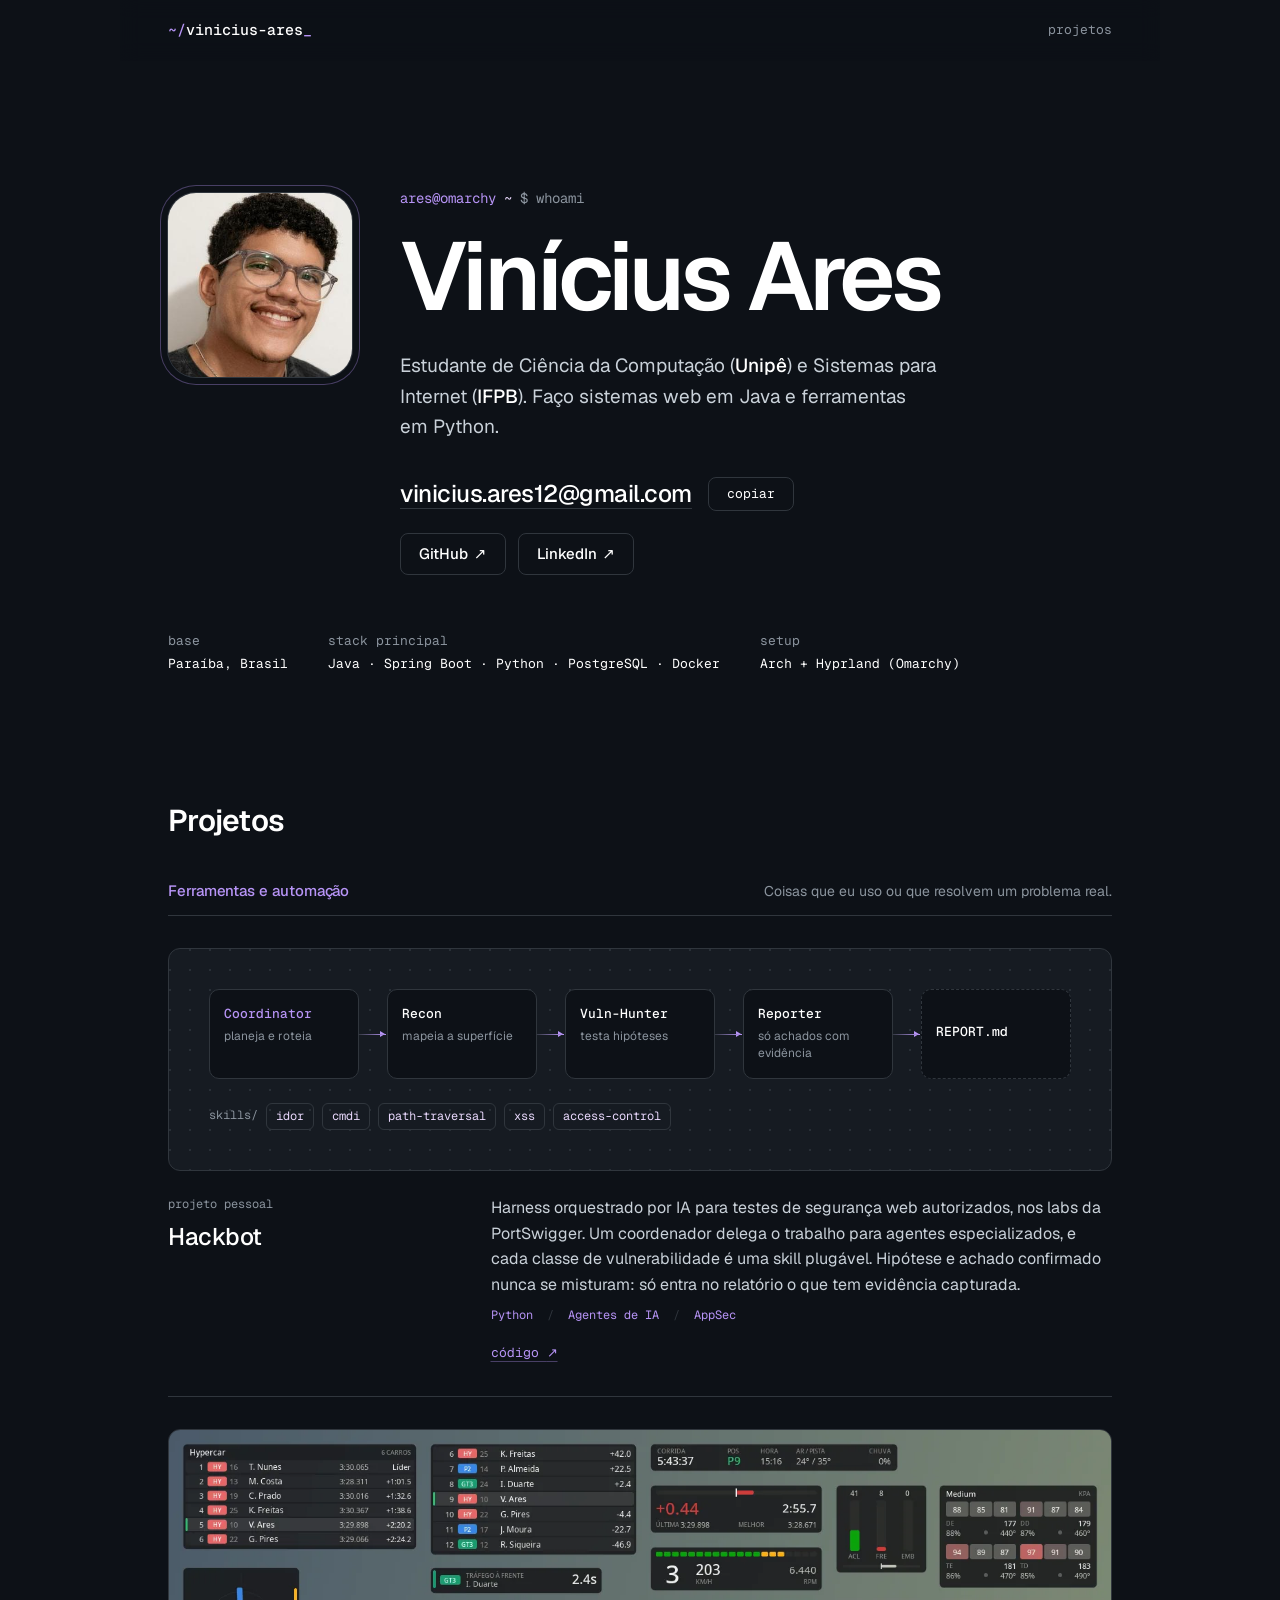
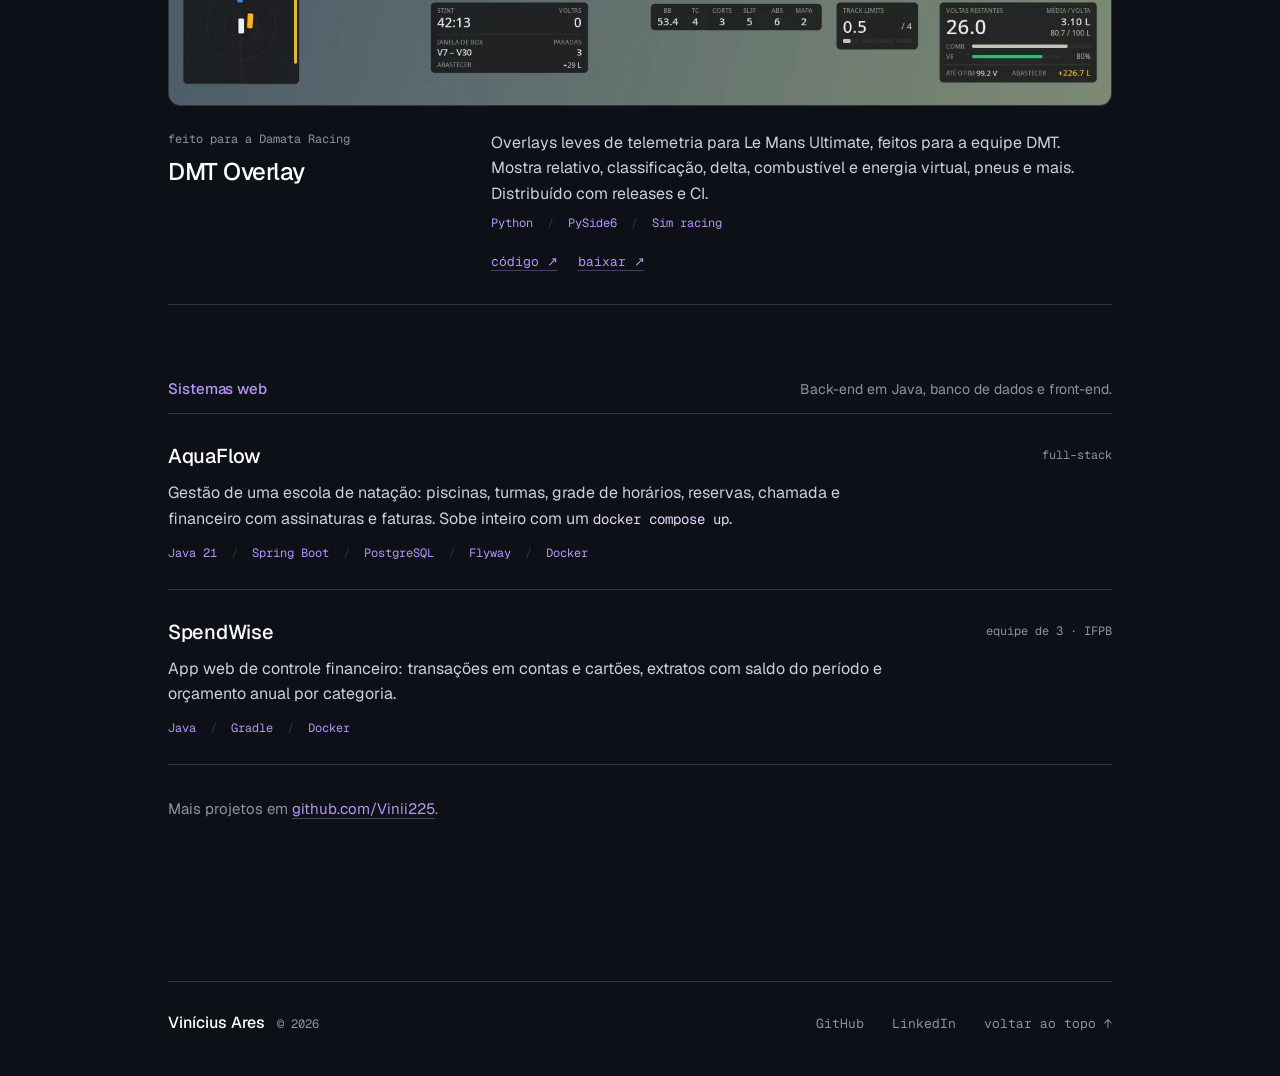
==== index.html @ b6e190b6 "removendo a seção de formação" ====
<!DOCTYPE html>
<html lang="pt-BR">
<head>
    <meta charset="UTF-8">
    <meta name="viewport" content="width=device-width, initial-scale=1.0">
    <title>Vinícius Ares · Portfólio</title>
    <meta name="description" content="Vinícius Ares, estudante de Ciência da Computação (Unipê) e Sistemas para Internet (IFPB). Sistemas web em Java e ferramentas em Python.">
    <meta name="theme-color" content="#0d1117">
    <link rel="canonical" href="https://vinii225.github.io/portfolio/">

    <meta property="og:type" content="website">
    <meta property="og:locale" content="pt_BR">
    <meta property="og:url" content="https://vinii225.github.io/portfolio/">
    <meta property="og:title" content="Vinícius Ares · Portfólio">
    <meta property="og:description" content="Sistemas web em Java e ferramentas em Python. Projetos, formação e contato.">
    <meta property="og:image" content="https://vinii225.github.io/portfolio/assets/og.png">
    <meta property="og:image:width" content="1200">
    <meta property="og:image:height" content="630">
    <meta property="og:image:alt" content="Vinícius Ares, portfólio">
    <meta name="twitter:card" content="summary_large_image">

    <link rel="icon" href="assets/favicon.svg" type="image/svg+xml">
    <link rel="preload" href="assets/fonts/geist-latin.woff2" as="font" type="font/woff2" crossorigin>
    <link rel="preload" href="assets/fonts/geist-mono-latin.woff2" as="font" type="font/woff2" crossorigin>
    <link rel="stylesheet" href="css/style.css">
</head>
<body>
    <a class="skip" href="#projetos">Pular para os projetos</a>

    <header class="topbar">
        <a class="mark" href="#topo" aria-label="Vinícius Ares, início"><span class="mark-prompt" aria-hidden="true">~/</span><span class="mark-text" aria-hidden="true">vinicius-ares</span><span class="caret" aria-hidden="true">_</span></a>
        <nav aria-label="Seções">
            <a href="#projetos">projetos</a>
        </nav>
    </header>

    <main id="topo">
        <section class="hero">
            <figure class="avatar" data-enter="0">
                <img src="assets/avatar.jpg" width="320" height="320" alt="Foto de Vinícius Ares">
            </figure>
            <div class="hero-text">
                <p class="prompt" data-enter="0"><span class="prompt-user">ares@omarchy</span> <span class="prompt-path">~</span> <span class="prompt-sign">$</span> whoami</p>
                <h1 data-enter="1">Vinícius Ares</h1>
                <p class="lede" data-enter="2">Estudante de Ciência da Computação (<strong>Unipê</strong>) e Sistemas para Internet (<strong>IFPB</strong>). Faço sistemas web em Java e ferramentas em Python.</p>
                <div class="contact-block" data-enter="3">
                    <div class="email">
                        <a class="email-address" href="mailto:vinicius.ares12@gmail.com">vinicius.ares12@gmail.com</a>
                        <button class="copy" type="button" data-copy="vinicius.ares12@gmail.com">
                            <span class="copy-label copy-idle">copiar</span>
                            <span class="copy-label copy-done" aria-hidden="true">copiado</span>
                        </button>
                        <span class="sr-only" role="status" id="copy-status"></span>
                    </div>
                    <div class="hero-actions">
                        <a class="btn btn-ghost" href="https://github.com/Vinii225" target="_blank" rel="noopener">GitHub <span aria-hidden="true">↗</span><span class="sr-only"> (abre em nova aba)</span></a>
                        <a class="btn btn-ghost" href="https://www.linkedin.com/in/vinicius-ares" target="_blank" rel="noopener">LinkedIn <span aria-hidden="true">↗</span><span class="sr-only"> (abre em nova aba)</span></a>
                    </div>
                </div>
            </div>
            <dl class="facts" data-enter="4">
                <div><dt>base</dt><dd>Paraíba, Brasil</dd></div>
                <div><dt>stack principal</dt><dd>Java · Spring Boot · Python · PostgreSQL · Docker</dd></div>
                <div><dt>setup</dt><dd>Arch + Hyprland (Omarchy)</dd></div>
            </dl>
        </section>

        <section id="projetos" class="section" aria-labelledby="projetos-titulo">
            <div class="section-head reveal">
                <h2 id="projetos-titulo">Projetos</h2>
            </div>

            <div class="group" aria-labelledby="g-ferramentas">
                <div class="group-head reveal">
                    <h3 id="g-ferramentas">Ferramentas e automação</h3>
                    <p>Coisas que eu uso ou que resolvem um problema real.</p>
                </div>

                <article class="feature reveal" aria-labelledby="f-hackbot">
                    <div class="feature-visual feature-visual--diagram">
                        <ol class="flow" aria-label="Fluxo dos agentes do Hackbot">
                            <li class="flow-node flow-node--coord"><span class="flow-name">Coordinator</span><span class="flow-role">planeja e roteia</span></li>
                            <li class="flow-node"><span class="flow-name">Recon</span><span class="flow-role">mapeia a superfície</span></li>
                            <li class="flow-node"><span class="flow-name">Vuln-Hunter</span><span class="flow-role">testa hipóteses</span></li>
                            <li class="flow-node"><span class="flow-name">Reporter</span><span class="flow-role">só achados com evidência</span></li>
                            <li class="flow-node flow-node--out"><span class="flow-name">REPORT.md</span></li>
                        </ol>
                        <ul class="skills" aria-label="Skills de vulnerabilidade">
                            <li>idor</li><li>cmdi</li><li>path-traversal</li><li>xss</li><li>access-control</li>
                        </ul>
                    </div>
                    <div class="feature-body">
                        <p class="feature-context">projeto pessoal</p>
                        <h4 id="f-hackbot">Hackbot</h4>
                        <p>Harness orquestrado por IA para testes de segurança web autorizados, nos labs da PortSwigger. Um coordenador delega o trabalho para agentes especializados, e cada classe de vulnerabilidade é uma skill plugável. Hipótese e achado confirmado nunca se misturam: só entra no relatório o que tem evidência capturada.</p>
                        <p class="p-tags"><span>Python</span><span>Agentes de IA</span><span>AppSec</span></p>
                        <p class="feature-links">
                            <a href="https://github.com/Vinii225/hackbot" target="_blank" rel="noopener">código <span aria-hidden="true">↗</span><span class="sr-only"> (abre em nova aba)</span></a>
                        </p>
                    </div>
                </article>

                <article class="feature reveal" aria-labelledby="f-dmt">
                    <div class="feature-visual">
                        <img src="assets/projetos/dmt-previa.webp" width="1370" height="400" loading="lazy" alt="Widgets do DMT Overlay: tabela de relativo, classificação, delta de volta, marcha e RPM, pedais, temperatura dos pneus e combustível.">
                    </div>
                    <div class="feature-body">
                        <p class="feature-context">feito para a Damata Racing</p>
                        <h4 id="f-dmt">DMT Overlay</h4>
                        <p>Overlays leves de telemetria para Le Mans Ultimate, feitos para a equipe DMT. Mostra relativo, classificação, delta, combustível e energia virtual, pneus e mais. Distribuído com releases e CI.</p>
                        <p class="p-tags"><span>Python</span><span>PySide6</span><span>Sim racing</span></p>
                        <p class="feature-links">
                            <a href="https://github.com/Vinii225/dmt-overlay" target="_blank" rel="noopener">código <span aria-hidden="true">↗</span><span class="sr-only"> (abre em nova aba)</span></a>
                            <a href="https://github.com/Vinii225/dmt-overlay/releases/latest" target="_blank" rel="noopener">baixar <span aria-hidden="true">↗</span><span class="sr-only"> (abre em nova aba)</span></a>
                        </p>
                    </div>
                </article>

            </div>

            <div class="group" aria-labelledby="g-web">
                <div class="group-head reveal">
                    <h3 id="g-web">Sistemas web</h3>
                    <p>Back-end em Java, banco de dados e front-end.</p>
                </div>
                <ul class="projects">
                    <li class="project reveal">
                        <div class="p-body">
                            <h4 class="p-title"><a class="p-link" href="https://github.com/Vinii225/aquaflow" target="_blank" rel="noopener">AquaFlow <span class="p-arrow" aria-hidden="true">↗</span><span class="sr-only"> (abre em nova aba)</span></a></h4>
                            <p class="p-desc">Gestão de uma escola de natação: piscinas, turmas, grade de horários, reservas, chamada e financeiro com assinaturas e faturas. Sobe inteiro com um <code>docker compose up</code>.</p>
                            <p class="p-tags"><span>Java 21</span><span>Spring Boot</span><span>PostgreSQL</span><span>Flyway</span><span>Docker</span></p>
                        </div>
                        <p class="p-meta">full-stack</p>
                    </li>
                    <li class="project reveal">
                        <div class="p-body">
                            <h4 class="p-title"><a class="p-link" href="https://github.com/Vinii225/spendwise" target="_blank" rel="noopener">SpendWise <span class="p-arrow" aria-hidden="true">↗</span><span class="sr-only"> (abre em nova aba)</span></a></h4>
                            <p class="p-desc">App web de controle financeiro: transações em contas e cartões, extratos com saldo do período e orçamento anual por categoria.</p>
                            <p class="p-tags"><span>Java</span><span>Gradle</span><span>Docker</span></p>
                        </div>
                        <p class="p-meta">equipe de 3 · IFPB</p>
                    </li>
                </ul>
            </div>


            <p class="more reveal">Mais projetos em <a href="https://github.com/Vinii225?tab=repositories" target="_blank" rel="noopener">github.com/Vinii225<span class="sr-only"> (abre em nova aba)</span></a>.</p>
        </section>


    </main>

    <footer class="footer">
        <div class="footer-inner">
            <p class="footer-name">Vinícius Ares <span class="footer-year">© <span id="ano">2026</span></span></p>
            <ul class="footer-links">
                <li><a href="https://github.com/Vinii225" target="_blank" rel="noopener">GitHub<span class="sr-only"> (abre em nova aba)</span></a></li>
                <li><a href="https://www.linkedin.com/in/vinicius-ares" target="_blank" rel="noopener">LinkedIn<span class="sr-only"> (abre em nova aba)</span></a></li>
                <li><a class="to-top" href="#topo">voltar ao topo <span aria-hidden="true">↑</span></a></li>
            </ul>
        </div>
    </footer>

    <script src="js/main.js"></script>
</body>
</html>
---- css/style.css ----
/* Paleta herdada do README do perfil (github.com/Vinii225) */

@font-face {
    font-family: "Geist";
    src: url("../assets/fonts/geist-latin.woff2") format("woff2");
    font-weight: 400 600;
    font-style: normal;
    font-display: swap;
}

@font-face {
    font-family: "Geist Mono";
    src: url("../assets/fonts/geist-mono-latin.woff2") format("woff2");
    font-weight: 400 500;
    font-style: normal;
    font-display: swap;
}

:root {
    --bg: #0d1117;
    --bg-raised: #161b22;
    --line: #30363d;
    --text: #c9d1d9;
    --text-strong: #ffffff;
    --muted: #8b949e;
    --accent: #b794f6;
    --accent-soft: #e9d8fd;
    --accent-wash: rgba(183, 148, 246, 0.08);

    --font-sans: "Geist", ui-sans-serif, system-ui, -apple-system, "Segoe UI", sans-serif;
    --font-mono: "Geist Mono", ui-monospace, "SFMono-Regular", Menlo, monospace;

    --ease-out: cubic-bezier(0.23, 1, 0.32, 1);

    --measure: 68ch;
    --gutter: clamp(20px, 5vw, 48px);
}

*,
*::before,
*::after {
    box-sizing: border-box;
}

html {
    scroll-behavior: smooth;
    scroll-padding-top: 80px;
    -webkit-text-size-adjust: 100%;
}

body {
    margin: 0;
    background: var(--bg);
    color: var(--text);
    font-family: var(--font-sans);
    font-size: 16px;
    line-height: 1.6;
    -webkit-font-smoothing: antialiased;
    text-rendering: optimizeLegibility;
}

::selection {
    background: var(--accent);
    color: var(--bg);
}

a {
    color: inherit;
}

:focus-visible {
    outline: 2px solid var(--accent);
    outline-offset: 3px;
    border-radius: 4px;
}

code {
    font-family: var(--font-mono);
    font-size: 0.875em;
    color: var(--accent-soft);
}

.sr-only {
    position: absolute;
    width: 1px;
    height: 1px;
    padding: 0;
    margin: -1px;
    overflow: hidden;
    clip: rect(0, 0, 0, 0);
    white-space: nowrap;
    border: 0;
}

.skip {
    position: absolute;
    left: 16px;
    top: -48px;
    padding: 8px 12px;
    background: var(--accent);
    color: var(--bg);
    border-radius: 6px;
    font-weight: 500;
    text-decoration: none;
    z-index: 20;
}

.skip:focus {
    top: 16px;
}

/* ---------- Topbar ---------- */

.topbar {
    position: sticky;
    top: 0;
    z-index: 10;
    display: flex;
    align-items: center;
    justify-content: space-between;
    gap: 24px;
    max-width: 1040px;
    margin: 0 auto;
    padding: 18px var(--gutter);
    background: rgba(13, 17, 23, 0.82);
    backdrop-filter: blur(10px);
    -webkit-backdrop-filter: blur(10px);
    border-bottom: 1px solid transparent;
    transition: border-color 200ms ease;
}

.topbar.is-scrolled {
    border-bottom-color: var(--line);
}

.mark {
    display: inline-flex;
    align-items: baseline;
    font-family: var(--font-mono);
    font-size: 15px;
    font-weight: 500;
    color: var(--text-strong);
    text-decoration: none;
}

.mark-prompt {
    color: var(--accent);
}

/* Digita o nome uma vez ao carregar (13 caracteres, um passo por letra) */
.mark-text {
    display: inline-block;
    overflow: hidden;
    white-space: nowrap;
    width: 13ch;
    animation: type 780ms steps(13, end) 250ms both;
}

@keyframes type {
    from { width: 0; }
}

.caret {
    color: var(--accent);
    animation: blink 1.1s steps(1) infinite;
}

@keyframes blink {
    50% { opacity: 0; }
}

.topbar nav {
    display: flex;
    gap: clamp(16px, 3vw, 28px);
    font-family: var(--font-mono);
    font-size: 13px;
}

.topbar nav a {
    color: var(--muted);
    text-decoration: none;
    transition: color 150ms ease;
}

.topbar nav a.is-active {
    color: var(--accent);
}

@media (hover: hover) and (pointer: fine) {
    .topbar nav a:hover {
        color: var(--text-strong);
    }
}

/* ---------- Layout ---------- */

main,
.footer {
    max-width: 1040px;
    margin: 0 auto;
    padding: 0 var(--gutter);
}

.section {
    padding: clamp(72px, 12vw, 128px) 0 0;
}

.section-head {
    display: flex;
    align-items: baseline;
    justify-content: space-between;
    gap: 8px 24px;
    flex-wrap: wrap;
    margin-bottom: 40px;
}

h1,
h2,
h3,
h4 {
    color: var(--text-strong);
    font-weight: 600;
    margin: 0;
}

h2 {
    font-size: clamp(24px, 3vw, 30px);
    letter-spacing: -0.025em;
    line-height: 1.2;
}

.section-note {
    margin: 0;
    color: var(--muted);
    font-size: 14px;
}

/* ---------- Hero ---------- */

.hero {
    display: grid;
    grid-template-columns: auto 1fr;
    gap: 0 48px;
    align-items: start;
    padding-top: clamp(64px, 14vh, 140px);
}

.prompt {
    margin: 0 0 20px;
    font-family: var(--font-mono);
    font-size: 14px;
    color: var(--muted);
}

.prompt-user {
    color: var(--accent);
}

.prompt-path {
    color: var(--accent-soft);
}

.hero h1 {
    font-size: clamp(44px, 9vw, 96px);
    line-height: 0.98;
    letter-spacing: -0.045em;
    text-wrap: balance;
}

.lede {
    max-width: 46ch;
    margin: 28px 0 0;
    font-size: clamp(17px, 1.6vw, 19px);
    text-wrap: pretty;
}

.lede strong {
    color: var(--text-strong);
    font-weight: 500;
}

.avatar {
    margin: 0;
    width: clamp(140px, 16vw, 184px);
    margin-top: 6px;
    aspect-ratio: 1;
    border-radius: 28px;
    overflow: hidden;
    box-shadow: 0 0 0 1px var(--line), 0 0 0 7px var(--bg), 0 0 0 8px rgba(183, 148, 246, 0.35);
}

.avatar img {
    display: block;
    width: 100%;
    height: 100%;
    object-fit: cover;
}

.contact-block {
    margin-top: 32px;
}

.hero-actions {
    display: flex;
    flex-wrap: wrap;
    gap: 12px;
    margin-top: 20px;
}

.btn {
    display: inline-flex;
    align-items: center;
    gap: 6px;
    height: 42px;
    padding: 0 18px;
    border-radius: 8px;
    font-size: 15px;
    font-weight: 500;
    text-decoration: none;
    transition: transform 160ms var(--ease-out), background-color 150ms ease, border-color 150ms ease;
}

.btn:active {
    transform: scale(0.97);
}

.btn-primary {
    background: var(--accent);
    color: var(--bg);
}

.btn-ghost {
    border: 1px solid var(--line);
    color: var(--text-strong);
}

@media (hover: hover) and (pointer: fine) {
    .btn-primary:hover {
        background: var(--accent-soft);
    }

    .btn-ghost:hover {
        border-color: var(--muted);
    }
}

.facts {
    grid-column: 1 / -1;
    display: flex;
    flex-wrap: wrap;
    gap: 16px 40px;
    margin: 56px 0 0;
    font-family: var(--font-mono);
    font-size: 13px;
}

.facts div {
    display: flex;
    flex-direction: column;
    gap: 2px;
}

.facts dt {
    color: var(--muted);
}

.facts dd {
    margin: 0;
    color: var(--text-strong);
}

/* ---------- Grupos de projetos ---------- */

.group + .group {
    margin-top: 72px;
}

.group-head {
    display: flex;
    align-items: baseline;
    justify-content: space-between;
    gap: 4px 24px;
    flex-wrap: wrap;
    padding-bottom: 12px;
    border-bottom: 1px solid var(--line);
}

.group-head h3 {
    font-size: 15px;
    font-weight: 500;
    color: var(--accent);
    letter-spacing: -0.005em;
}

.group-head p {
    margin: 0;
    font-size: 14px;
    color: var(--muted);
}

/* ---------- Destaques ---------- */

.feature {
    padding: 32px 0;
    border-bottom: 1px solid var(--line);
}

.feature-visual {
    overflow: hidden;
    border: 1px solid var(--line);
    border-radius: 12px;
    background: var(--bg-raised);
}

.feature-visual img {
    display: block;
    width: 100%;
    height: auto;
}

.feature-body {
    display: grid;
    grid-template-columns: minmax(180px, 1fr) minmax(0, 2.2fr);
    grid-template-rows: auto 1fr;
    gap: 4px 40px;
    margin-top: 24px;
}

.feature-context,
.feature-body h4 {
    grid-column: 1;
}

.feature-body > :not(.feature-context):not(h4) {
    grid-column: 2;
}

.feature-body h4 {
    grid-row: 2;
    align-self: start;
    font-size: 24px;
    font-weight: 500;
    letter-spacing: -0.02em;
}

.feature-body > p:nth-of-type(2) {
    grid-row: 1 / span 2;
    margin: 0;
    max-width: var(--measure);
    text-wrap: pretty;
}

.feature-context {
    margin: 0;
    font-family: var(--font-mono);
    font-size: 12px;
    color: var(--muted);
}

.feature-links {
    display: flex;
    gap: 20px;
    margin: 14px 0 0;
    font-family: var(--font-mono);
    font-size: 13px;
}

.feature-links a,
.p-extra a,
.more a {
    color: var(--accent);
    text-decoration: underline;
    text-decoration-color: rgba(183, 148, 246, 0.35);
    text-underline-offset: 4px;
    transition: text-decoration-color 150ms ease, color 150ms ease;
}

@media (hover: hover) and (pointer: fine) {
    .feature-links a:hover,
    .p-extra a:hover,
    .more a:hover {
        color: var(--accent-soft);
        text-decoration-color: currentColor;
    }
}

/* Diagrama do Hackbot: o destaque percorre os agentes na ordem do fluxo */

.feature-visual--diagram {
    padding: clamp(24px, 4vw, 40px);
    background:
        radial-gradient(circle at 1px 1px, rgba(139, 148, 158, 0.16) 1px, transparent 0) 0 0 / 20px 20px,
        var(--bg-raised);
}

.flow {
    display: grid;
    grid-template-columns: repeat(5, minmax(0, 1fr));
    gap: 28px;
    margin: 0;
    padding: 0;
    list-style: none;
}

.flow-node {
    position: relative;
    display: flex;
    flex-direction: column;
    gap: 4px;
    padding: 14px 14px 16px;
    border: 1px solid var(--line);
    border-radius: 10px;
    background: var(--bg);
    animation: step 6s var(--ease-out) infinite;
}

.flow-node:nth-child(2) { animation-delay: 1.2s; }
.flow-node:nth-child(3) { animation-delay: 2.4s; }
.flow-node:nth-child(4) { animation-delay: 3.6s; }
.flow-node:nth-child(5) { animation-delay: 4.8s; }

@keyframes step {
    0%, 22%, 100% { border-color: var(--line); }
    4%, 16% { border-color: var(--accent); }
}

/* Conector com seta entre um agente e o próximo */
.flow-node:not(:last-child)::after {
    content: "";
    position: absolute;
    top: 50%;
    left: 100%;
    width: 28px;
    height: 1px;
    background: linear-gradient(90deg, var(--line), var(--accent));
}

.flow-node:not(:last-child)::before {
    content: "";
    position: absolute;
    top: calc(50% - 3px);
    left: calc(100% + 22px);
    border: 3px solid transparent;
    border-left: 5px solid var(--accent);
}

.flow-name {
    font-family: var(--font-mono);
    font-size: 13px;
    font-weight: 500;
    color: var(--text-strong);
}

.flow-role {
    font-size: 12px;
    line-height: 1.4;
    color: var(--muted);
}

.flow-node--coord .flow-name {
    color: var(--accent);
}

.flow-node--out {
    justify-content: center;
    border-style: dashed;
}

.skills {
    display: flex;
    flex-wrap: wrap;
    gap: 8px;
    margin: 24px 0 0;
    padding: 0;
    list-style: none;
    font-family: var(--font-mono);
    font-size: 12px;
}

.skills::before {
    content: "skills/";
    color: var(--muted);
    padding: 3px 0;
}

.skills li {
    padding: 3px 9px;
    border: 1px solid var(--line);
    border-radius: 6px;
    color: var(--accent-soft);
}

/* ---------- Lista de projetos ---------- */

.projects {
    list-style: none;
    margin: 0;
    padding: 0;
}

.project {
    position: relative;
    display: grid;
    grid-template-columns: 1fr auto;
    gap: 8px 32px;
    padding: 26px 0;
    border-bottom: 1px solid var(--line);
    isolation: isolate;
}

/* Faixa de destaque que entra pela esquerda no hover */
.project::before {
    content: "";
    position: absolute;
    inset: 0 -16px;
    z-index: -1;
    border-radius: 10px;
    background: var(--accent-wash);
    clip-path: inset(0 100% 0 0 round 10px);
    transition: clip-path 260ms var(--ease-out);
}

.p-body {
    display: flex;
    flex-direction: column;
    gap: 8px;
    min-width: 0;
}

.p-title {
    font-size: 20px;
    font-weight: 500;
    letter-spacing: -0.015em;
}

.p-link {
    text-decoration: none;
}

/* A linha inteira é clicável; links secundários ficam por cima */
.p-link::after {
    content: "";
    position: absolute;
    inset: 0;
}

.p-link:focus-visible {
    outline: none;
}

.p-arrow {
    display: inline-block;
    color: var(--accent);
    opacity: 0;
    transform: translate(-4px, 4px);
    transition: opacity 180ms ease, transform 220ms var(--ease-out);
}

.p-desc {
    margin: 0;
    max-width: var(--measure);
    text-wrap: pretty;
}

.p-tags {
    display: flex;
    flex-wrap: wrap;
    gap: 6px 14px;
    margin: 4px 0 0;
    font-family: var(--font-mono);
    font-size: 12px;
    color: var(--accent);
}

.p-tags span:not(:last-child)::after {
    content: "/";
    margin-left: 14px;
    color: var(--line);
}

.p-extra {
    position: relative;
    z-index: 1;
    margin: 2px 0 0;
    font-family: var(--font-mono);
    font-size: 13px;
}

.p-meta {
    margin: 0;
    padding-top: 6px;
    font-family: var(--font-mono);
    font-size: 12px;
    color: var(--muted);
    text-align: right;
}

.project:focus-within::before {
    clip-path: inset(0 0 0 0 round 10px);
}

.project:has(.p-link:focus-visible) {
    outline: 2px solid var(--accent);
    outline-offset: 4px;
    border-radius: 8px;
}

.project:focus-within .p-arrow {
    opacity: 1;
    transform: translate(0, 0);
}

@media (hover: hover) and (pointer: fine) {
    .project:hover::before {
        clip-path: inset(0 0 0 0 round 10px);
    }

    .project:hover .p-arrow {
        opacity: 1;
        transform: translate(0, 0);
    }
}

.more {
    margin: 32px 0 0;
    color: var(--muted);
    font-size: 15px;
}

/* ---------- Contato ---------- */

.email {
    display: flex;
    flex-wrap: wrap;
    align-items: center;
    gap: 12px 16px;
}

.email-address {
    font-size: clamp(19px, 2.2vw, 24px);
    font-weight: 500;
    letter-spacing: -0.02em;
    color: var(--text-strong);
    text-decoration: underline;
    text-decoration-color: var(--line);
    text-decoration-thickness: 1px;
    text-underline-offset: 6px;
    transition: text-decoration-color 150ms ease;
    overflow-wrap: anywhere;
}

@media (hover: hover) and (pointer: fine) {
    .email-address:hover {
        text-decoration-color: var(--accent);
    }
}

/* Os dois rótulos ocupam a mesma célula: o botão não muda de largura */
.copy {
    display: inline-grid;
    height: 34px;
    padding: 0 14px;
    border: 1px solid var(--line);
    border-radius: 8px;
    background: transparent;
    color: var(--text-strong);
    font-family: var(--font-mono);
    font-size: 13px;
    cursor: pointer;
    transition: transform 160ms var(--ease-out), border-color 150ms ease;
}

.copy:active {
    transform: scale(0.97);
}

.copy-label {
    grid-area: 1 / 1;
    align-self: center;
    transition: opacity 200ms ease, filter 200ms ease, transform 200ms var(--ease-out);
}

.copy-done {
    color: var(--accent);
    opacity: 0;
    filter: blur(2px);
    transform: translateY(4px);
}

.copy.is-copied {
    border-color: var(--accent);
}

.copy.is-copied .copy-idle {
    opacity: 0;
    filter: blur(2px);
    transform: translateY(-4px);
}

.copy.is-copied .copy-done {
    opacity: 1;
    filter: blur(0);
    transform: translateY(0);
}

@media (hover: hover) and (pointer: fine) {
    .copy:hover {
        border-color: var(--muted);
    }
}

/* ---------- Footer ---------- */

.footer {
    margin-top: clamp(96px, 14vw, 160px);
    padding-bottom: 40px;
}

.footer-inner {
    display: flex;
    flex-wrap: wrap;
    align-items: baseline;
    justify-content: space-between;
    gap: 16px 32px;
    padding-top: 28px;
    border-top: 1px solid var(--line);
}

.footer-name {
    margin: 0;
    color: var(--text-strong);
    font-weight: 500;
}

.footer-year {
    margin-left: 8px;
    font-family: var(--font-mono);
    font-size: 12px;
    font-weight: 400;
    color: var(--muted);
}

.footer-links {
    display: flex;
    flex-wrap: wrap;
    gap: 8px 28px;
    margin: 0;
    padding: 0;
    list-style: none;
    font-family: var(--font-mono);
    font-size: 13px;
}

.footer-links a {
    color: var(--muted);
    text-decoration: none;
    transition: color 150ms ease;
}

.to-top span {
    display: inline-block;
    transition: transform 200ms var(--ease-out);
}

@media (hover: hover) and (pointer: fine) {
    .footer-links a:hover {
        color: var(--accent);
    }

    .to-top:hover span {
        transform: translateY(-2px);
    }
}

/* ---------- Motion: entrada e reveal ----------
   Só são escondidos quando o JS confirmou que vai animar (.js-motion),
   então sem JS a página aparece completa. */

.js-motion [data-enter] {
    opacity: 0;
    transform: translateY(12px);
    filter: blur(4px);
    animation: enter 700ms var(--ease-out) forwards;
}

.js-motion [data-enter="1"] { animation-delay: 60ms; }
.js-motion [data-enter="2"] { animation-delay: 140ms; }
.js-motion [data-enter="3"] { animation-delay: 210ms; }
.js-motion [data-enter="4"] { animation-delay: 280ms; }

@keyframes enter {
    to {
        opacity: 1;
        transform: translateY(0);
        filter: blur(0);
    }
}

.js-motion .reveal {
    opacity: 0;
    transform: translateY(16px);
    transition: opacity 600ms var(--ease-out), transform 600ms var(--ease-out);
    transition-delay: var(--stagger, 0ms);
}

.js-motion .reveal.is-visible {
    opacity: 1;
    transform: translateY(0);
}

/* ---------- Responsivo ---------- */

@media (max-width: 860px) {
    .flow {
        grid-template-columns: 1fr;
        gap: 20px;
    }

    .flow-node {
        flex-direction: row;
        align-items: baseline;
        justify-content: space-between;
        gap: 12px;
    }

    .flow-node--out {
        justify-content: flex-start;
    }

    .flow-node:not(:last-child)::after {
        top: 100%;
        left: 24px;
        width: 1px;
        height: 20px;
        background: linear-gradient(180deg, var(--line), var(--accent));
    }

    .flow-node:not(:last-child)::before {
        top: calc(100% + 14px);
        left: 21px;
        border: 3px solid transparent;
        border-top: 5px solid var(--accent);
    }

    .flow-role {
        text-align: right;
    }
}

@media (max-width: 760px) {
    .hero {
        grid-template-columns: 1fr;
    }

    .avatar {
        margin-top: 0;
    }

    .avatar {
        grid-row: 1;
        width: 96px;
        border-radius: 22px;
        margin-bottom: 28px;
    }

    .feature-body {
        grid-template-columns: 1fr;
        grid-template-rows: none;
    }

    /* Prévia larga demais para o celular: mostra os primeiros widgets em tamanho legível */
    .feature-visual img {
        height: 220px;
        object-fit: cover;
        object-position: left center;
    }

    .feature-body > :not(.feature-context):not(h4),
    .feature-body > p:nth-of-type(2) {
        grid-column: 1;
        grid-row: auto;
    }

    .feature-body > p:nth-of-type(2) {
        margin-top: 10px;
    }

    .project {
        grid-template-columns: 1fr;
    }

    .p-meta {
        grid-row: 1;
        padding-top: 0;
        text-align: left;
    }

}

/* Movimento reduzido: mantém fades e cor, remove deslocamento e loops */
@media (prefers-reduced-motion: reduce) {
    html {
        scroll-behavior: auto;
    }

    .caret,
    .flow-node,
    .mark-text {
        animation: none;
    }

    .js-motion [data-enter] {
        transform: none;
        filter: none;
        animation-duration: 200ms;
    }

    .js-motion .reveal {
        transform: none;
        transition-duration: 200ms;
    }

    .p-arrow,
    .copy-label {
        transform: none !important;
    }
}
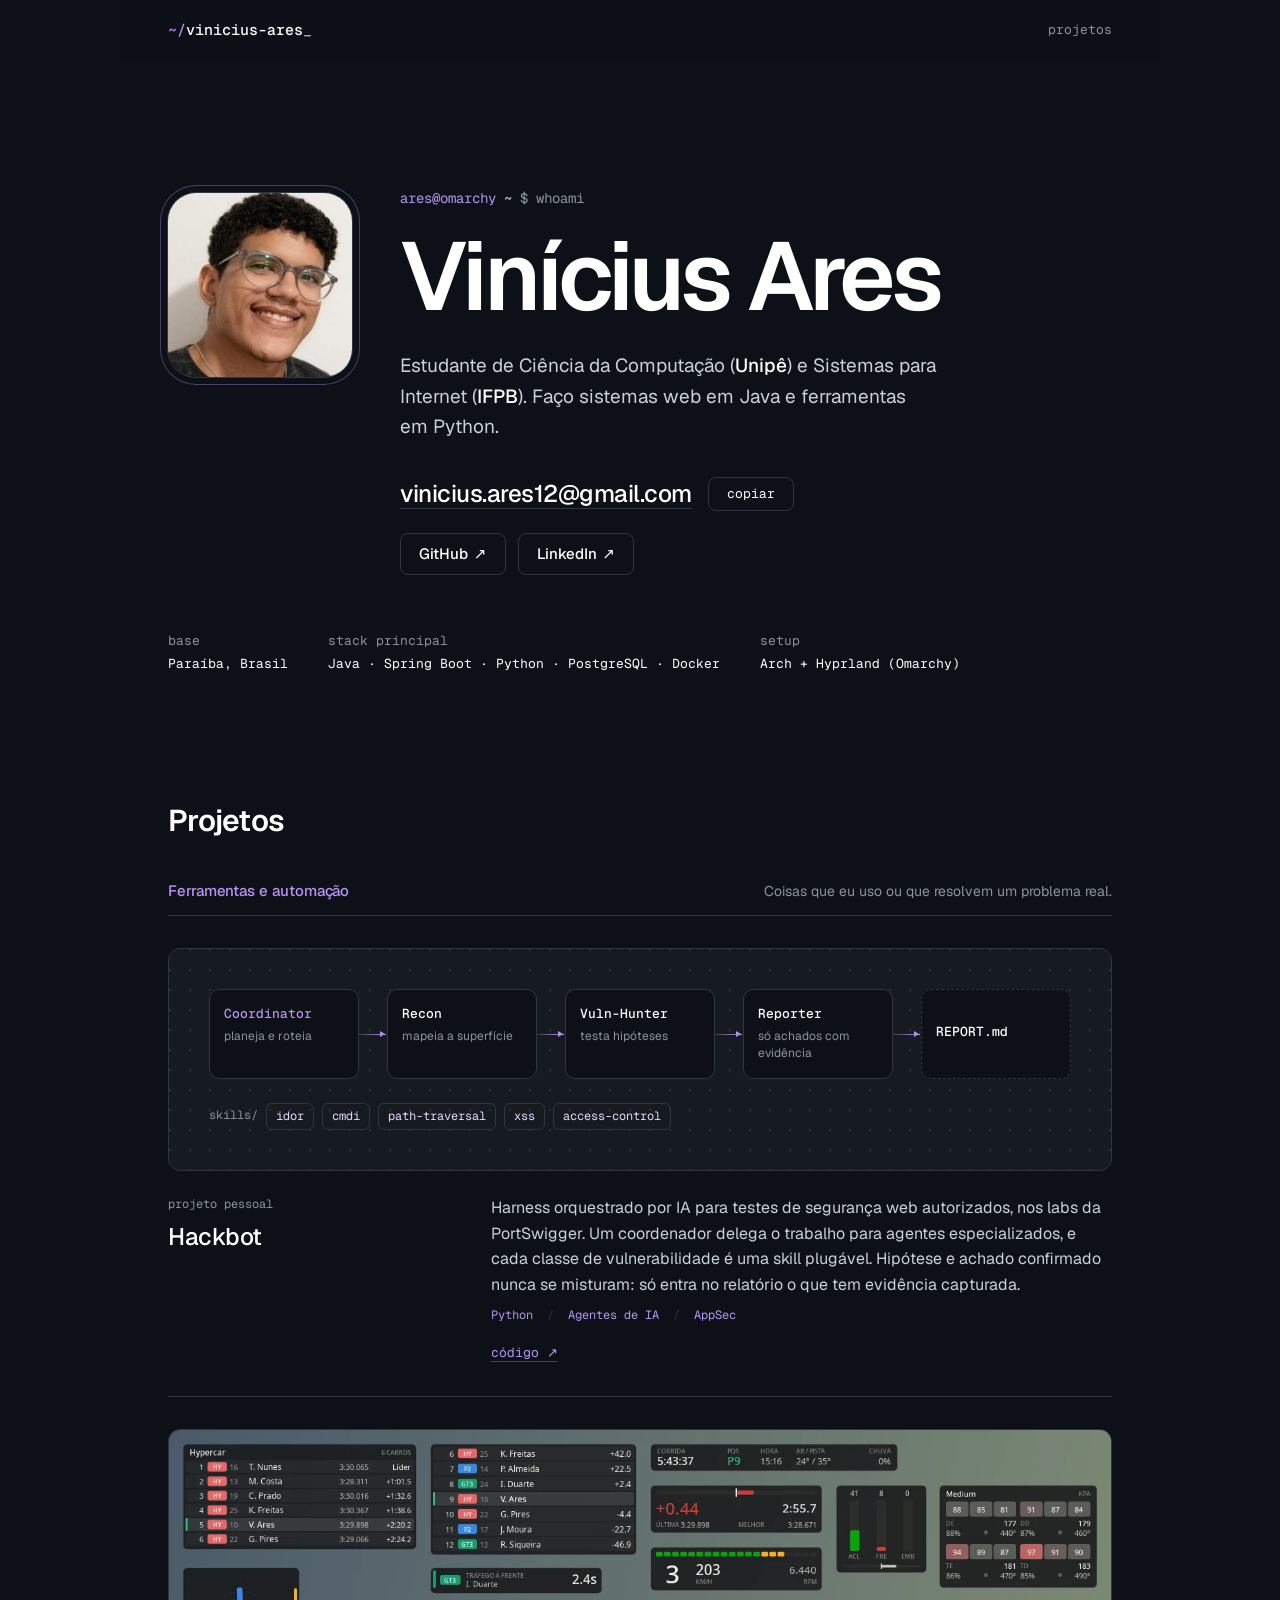
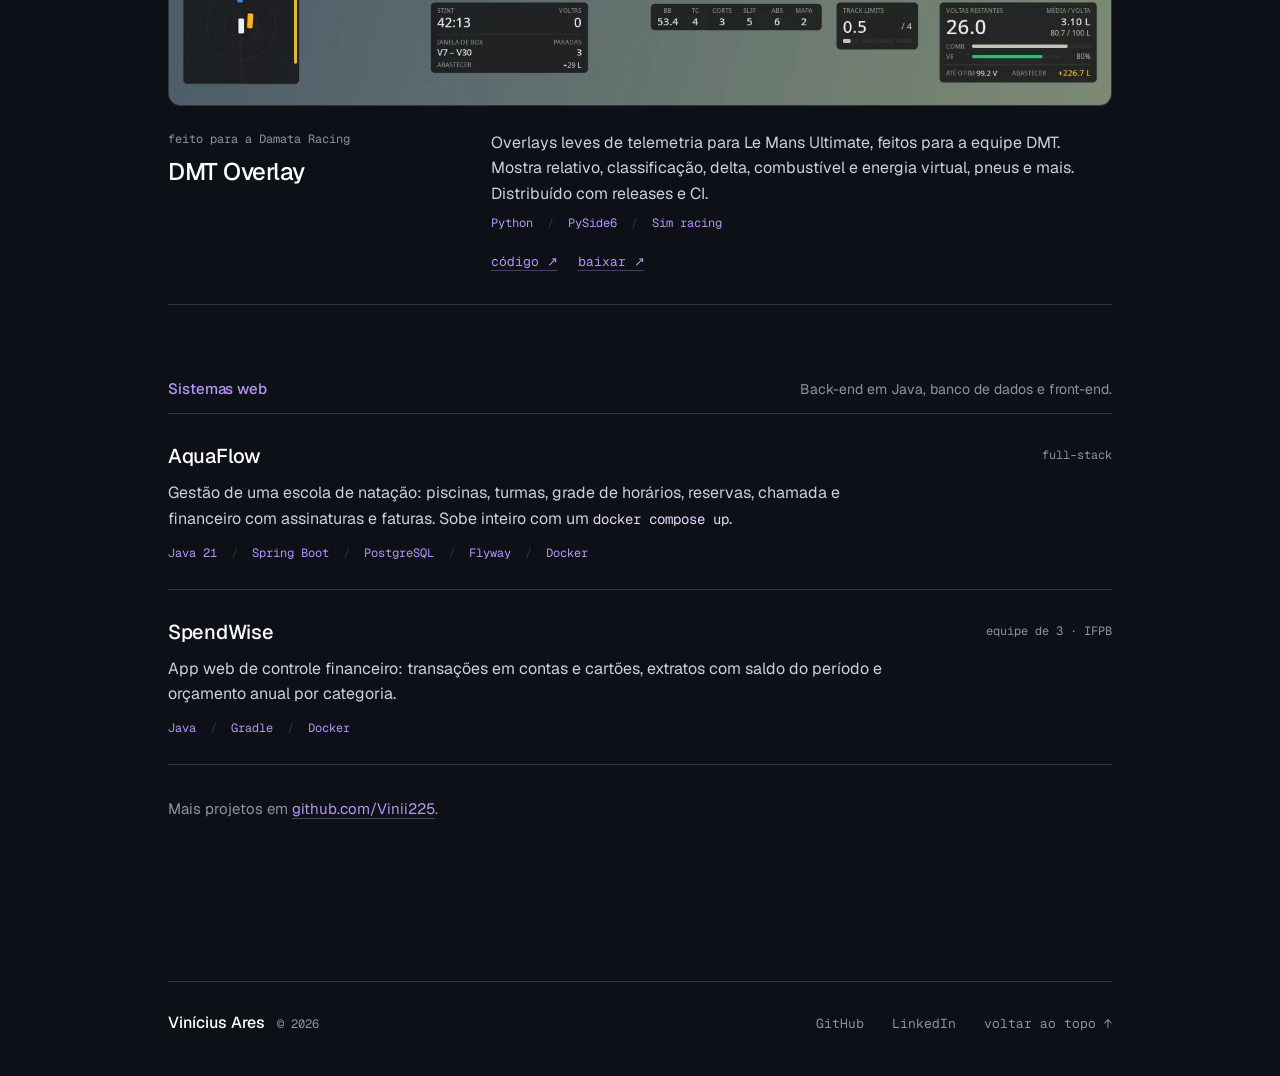
==== commit 1f569215: "ajustes do lighthouse: imagens responsivas, rótulo do navbar e reflow" ====
--- a/index.html
+++ b/index.html
@@ -12,7 +12,7 @@
     <meta property="og:locale" content="pt_BR">
     <meta property="og:url" content="https://vinii225.github.io/portfolio/">
     <meta property="og:title" content="Vinícius Ares · Portfólio">
-    <meta property="og:description" content="Sistemas web em Java e ferramentas em Python. Projetos, formação e contato.">
+    <meta property="og:description" content="Sistemas web em Java e ferramentas em Python.">
     <meta property="og:image" content="https://vinii225.github.io/portfolio/assets/og.png">
     <meta property="og:image:width" content="1200">
     <meta property="og:image:height" content="630">
@@ -28,7 +28,7 @@
     <a class="skip" href="#projetos">Pular para os projetos</a>
 
     <header class="topbar">
-        <a class="mark" href="#topo" aria-label="Vinícius Ares, início"><span class="mark-prompt" aria-hidden="true">~/</span><span class="mark-text" aria-hidden="true">vinicius-ares</span><span class="caret" aria-hidden="true">_</span></a>
+        <a class="mark" href="#topo"><span class="mark-prompt" aria-hidden="true">~/</span><span class="mark-text">vinicius-ares</span><span class="caret" aria-hidden="true">_</span></a>
         <nav aria-label="Seções">
             <a href="#projetos">projetos</a>
         </nav>
@@ -37,7 +37,7 @@
     <main id="topo">
         <section class="hero">
             <figure class="avatar" data-enter="0">
-                <img src="assets/avatar.jpg" width="320" height="320" alt="Foto de Vinícius Ares">
+                <img src="assets/avatar-200.jpg" srcset="assets/avatar-200.jpg 200w, assets/avatar-400.jpg 400w" sizes="(max-width: 760px) 96px, 184px" width="400" height="400" alt="Foto de Vinícius Ares">
             </figure>
             <div class="hero-text">
                 <p class="prompt" data-enter="0"><span class="prompt-user">ares@omarchy</span> <span class="prompt-path">~</span> <span class="prompt-sign">$</span> whoami</p>
@@ -102,7 +102,7 @@
 
                 <article class="feature reveal" aria-labelledby="f-dmt">
                     <div class="feature-visual">
-                        <img src="assets/projetos/dmt-previa.webp" width="1370" height="400" loading="lazy" alt="Widgets do DMT Overlay: tabela de relativo, classificação, delta de volta, marcha e RPM, pedais, temperatura dos pneus e combustível.">
+                        <img src="assets/projetos/dmt-previa.webp" srcset="assets/projetos/dmt-previa-760.webp 760w, assets/projetos/dmt-previa.webp 1370w" sizes="(max-width: 760px) 760px, 944px" width="1370" height="400" loading="lazy" alt="Widgets do DMT Overlay: tabela de relativo, classificação, delta de volta, marcha e RPM, pedais, temperatura dos pneus e combustível.">
                     </div>
                     <div class="feature-body">
                         <p class="feature-context">feito para a Damata Racing</p>
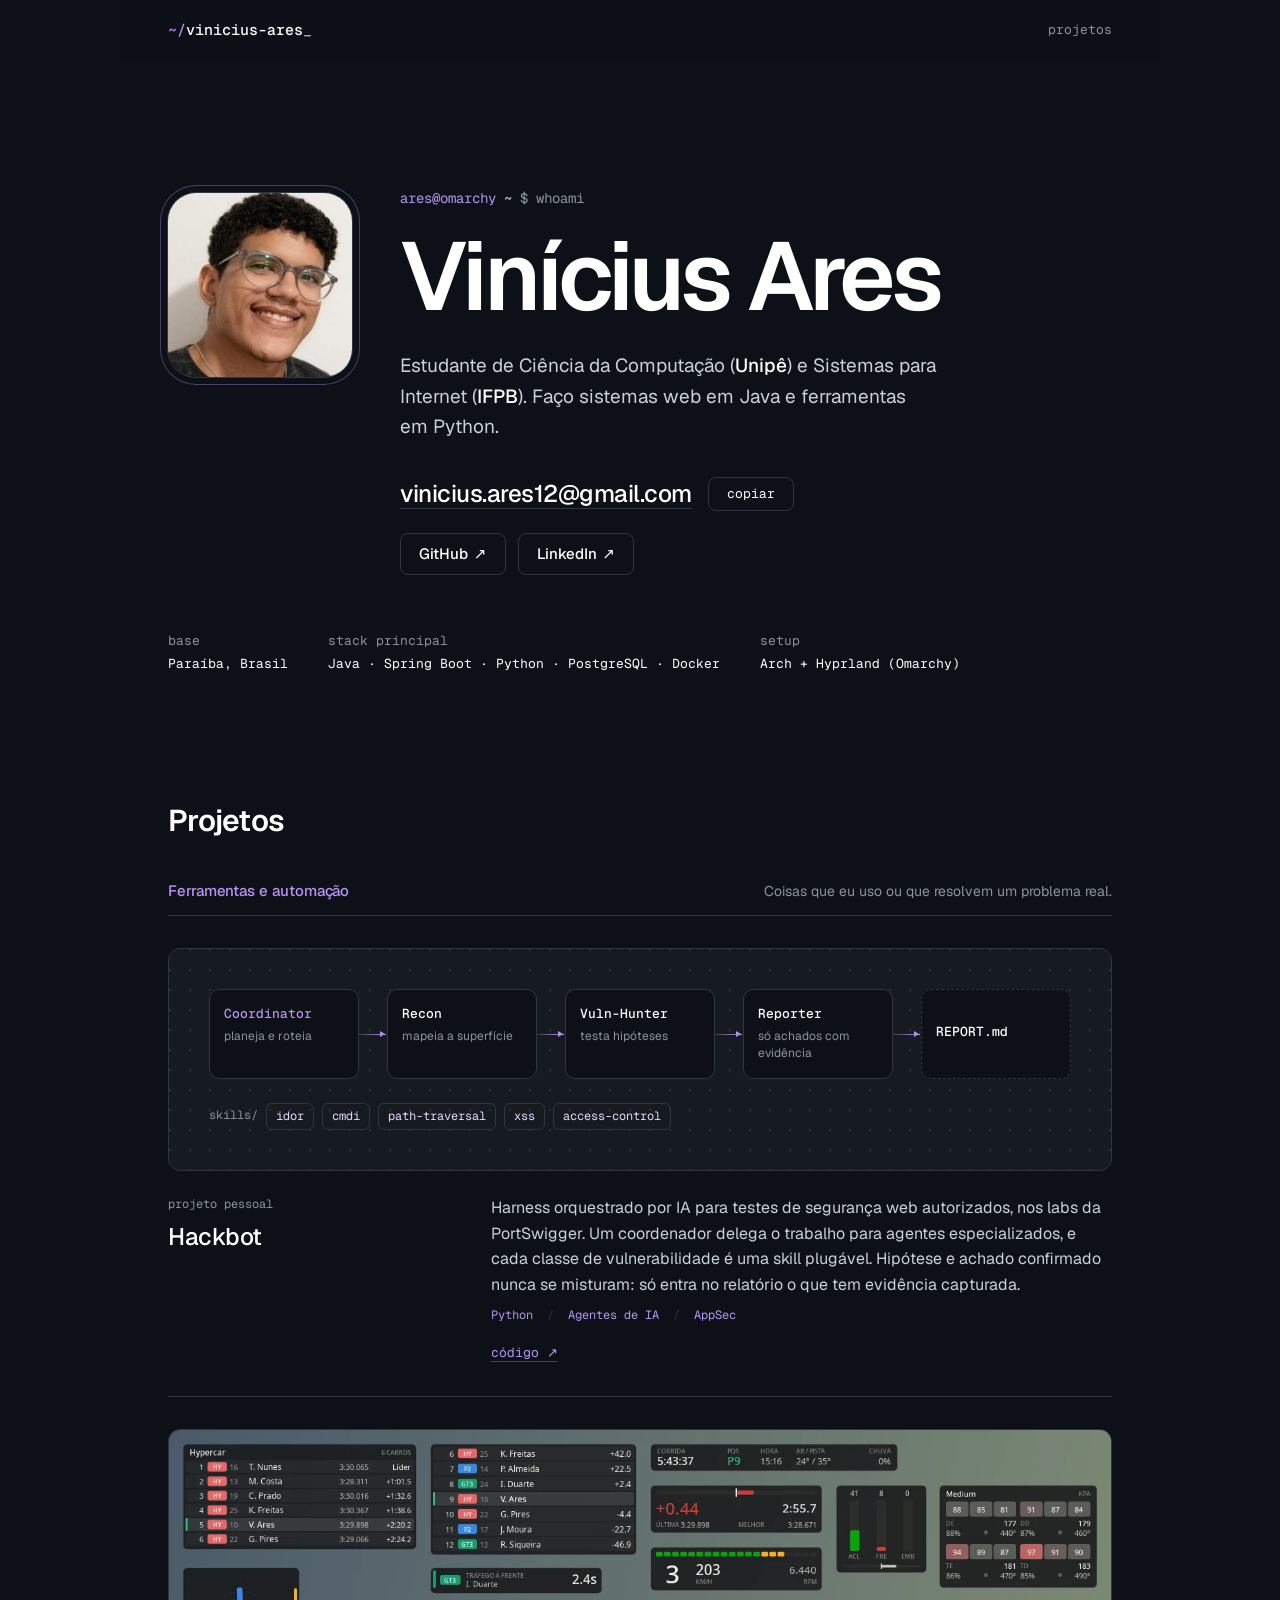
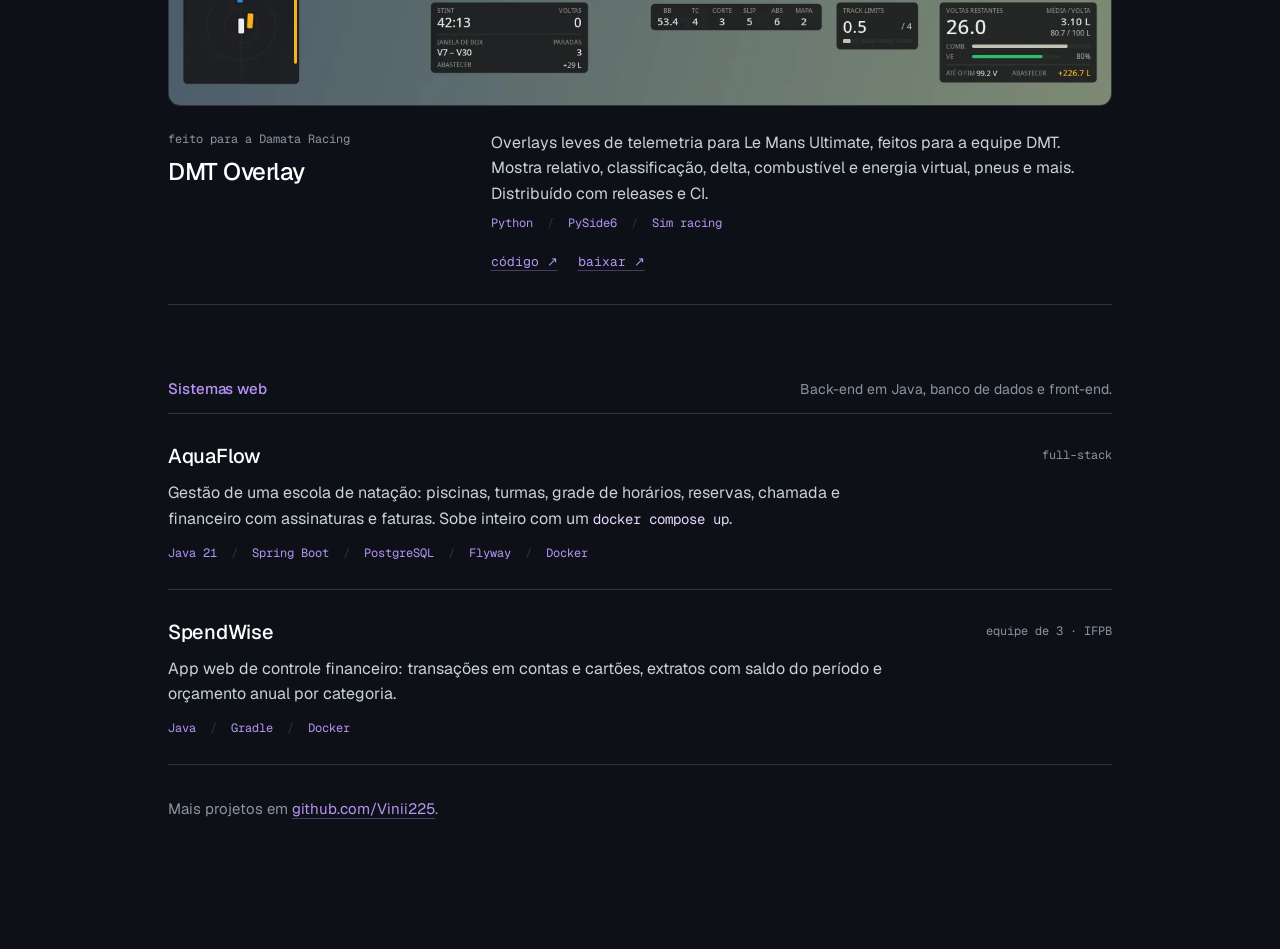
==== commit 6644d6d7: "removendo o footer" ====
--- a/index.html
+++ b/index.html
@@ -150,16 +150,6 @@
 
     </main>
 
-    <footer class="footer">
-        <div class="footer-inner">
-            <p class="footer-name">Vinícius Ares <span class="footer-year">© <span id="ano">2026</span></span></p>
-            <ul class="footer-links">
-                <li><a href="https://github.com/Vinii225" target="_blank" rel="noopener">GitHub<span class="sr-only"> (abre em nova aba)</span></a></li>
-                <li><a href="https://www.linkedin.com/in/vinicius-ares" target="_blank" rel="noopener">LinkedIn<span class="sr-only"> (abre em nova aba)</span></a></li>
-                <li><a class="to-top" href="#topo">voltar ao topo <span aria-hidden="true">↑</span></a></li>
-            </ul>
-        </div>
-    </footer>
 
     <script src="js/main.js"></script>
 </body>
--- a/css/style.css
+++ b/css/style.css
@@ -194,8 +194,7 @@
 
 /* ---------- Layout ---------- */
 
-main,
-.footer {
+main {
     max-width: 1040px;
     margin: 0 auto;
     padding: 0 var(--gutter);
@@ -723,6 +722,7 @@
 
 .more {
     margin: 32px 0 0;
+    padding-bottom: clamp(80px, 12vw, 128px);
     color: var(--muted);
     font-size: 15px;
 }
@@ -809,69 +809,6 @@
     }
 }
 
-/* ---------- Footer ---------- */
-
-.footer {
-    margin-top: clamp(96px, 14vw, 160px);
-    padding-bottom: 40px;
-}
-
-.footer-inner {
-    display: flex;
-    flex-wrap: wrap;
-    align-items: baseline;
-    justify-content: space-between;
-    gap: 16px 32px;
-    padding-top: 28px;
-    border-top: 1px solid var(--line);
-}
-
-.footer-name {
-    margin: 0;
-    color: var(--text-strong);
-    font-weight: 500;
-}
-
-.footer-year {
-    margin-left: 8px;
-    font-family: var(--font-mono);
-    font-size: 12px;
-    font-weight: 400;
-    color: var(--muted);
-}
-
-.footer-links {
-    display: flex;
-    flex-wrap: wrap;
-    gap: 8px 28px;
-    margin: 0;
-    padding: 0;
-    list-style: none;
-    font-family: var(--font-mono);
-    font-size: 13px;
-}
-
-.footer-links a {
-    color: var(--muted);
-    text-decoration: none;
-    transition: color 150ms ease;
-}
-
-.to-top span {
-    display: inline-block;
-    transition: transform 200ms var(--ease-out);
-}
-
-@media (hover: hover) and (pointer: fine) {
-    .footer-links a:hover {
-        color: var(--accent);
-    }
-
-    .to-top:hover span {
-        transform: translateY(-2px);
-    }
-}
-
 /* ---------- Motion: entrada e reveal ----------
    Só são escondidos quando o JS confirmou que vai animar (.js-motion),
    então sem JS a página aparece completa. */
